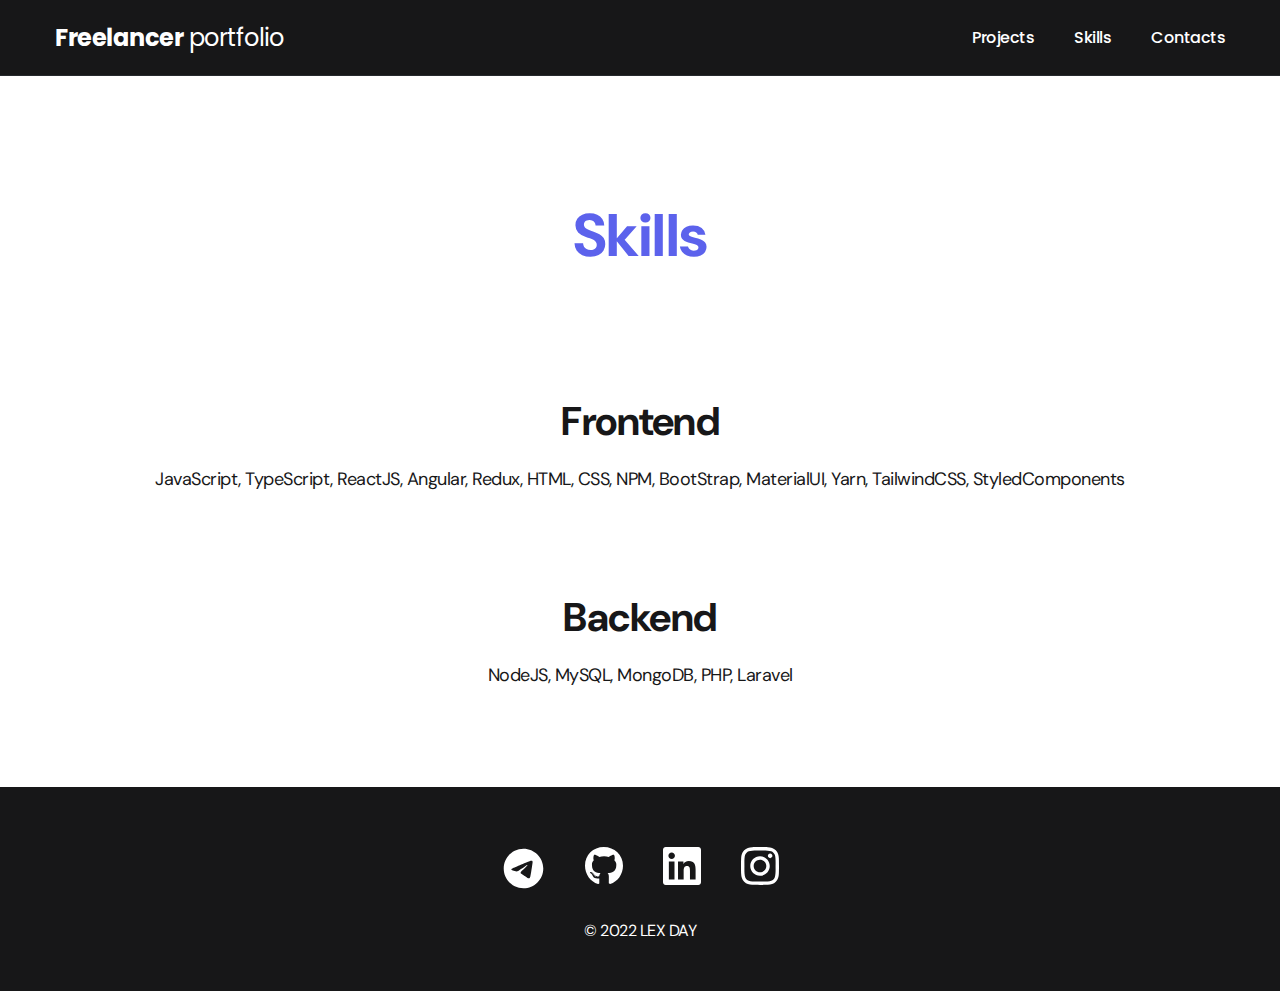
==== html/contacts.html @ 65fce1ae "Сайт портфолио без комментариев" ====
<!DOCTYPE html>
<html lang="en">
<head>
    <meta charset="UTF-8">
    <meta http-equiv="X-UA-Compatible" content="IE=edge">
    <meta name="viewport" content="width=device-width, initial-scale=1.0">
    <link rel="stylesheet" href="../css/style.css">
    <title>Skills</title>
</head>
<body>
    <nav class="nav">
        <div class="container">
            <div class="nav__row">

                <div class="nav__logo">
                    <a class="logo__text" href="./index.html"><span>Freelancer</span> portfolio</a>   
                </div>

                <div class="nav__items">
                    <a class="nav__item" href="../index.html#Projects">Projects</a>
                    <a class="nav__item" href="./skills.html">Skills</a>
                    <a class="nav__item" href="./contacts.html">Contacts </a>                               
                </div>

            </div>
        </div>
    </nav>

    <main class="skills">
        <div class="container">
            <div class="project__skills">
                <h1 class="skills__title">Skills</h1>

                <h2 class="type__skill">Frontend</h2>
                <p class="skills">JavaScript, TypeScript, ReactJS, Angular, Redux, HTML, CSS, NPM, BootStrap, MaterialUI, Yarn, TailwindCSS, StyledComponents</p>

                <h2 class="type__skill">Backend</h2>
                <p class="skills">NodeJS, MySQL, MongoDB, PHP, Laravel</p>
                
            </div>
        </div>
    </main>

    <footer class="footer">
        <div class="container">

            <div class="footer__social">
                <a href="https://t.me/lex_day_tg">
                    <img class="footer__icon" src="../img/icon/telegram.svg" alt="">
                </a>

                <a href="https://github.com/LEX-DAY">
                    <img class="footer__icon" src="../img/icon/git.svg" alt="">
                </a>

                <a href="https://www.linkedin.com/in/алексей-дятел-627518250/">
                    <img class="footer__icon" src="../img/icon/in.svg" alt="">
                </a>

                <a href="https://www.instagram.com/lex__day/">
                    <img class="footer__icon" src="../img/icon/inst.svg" alt="">
                </a>
            </div>

            <h3 class="footer__text">© 2022 LEX DAY</h3>
        </div>
    </footer>

</body>
</html>
---- css/style.css ----
@import "Reset.css";

@import url('https://fonts.googleapis.com/css2?family=DM+Sans:wght@400;500;700&family=Poppins:wght@400;500;700&display=swap');

/*
font-family: 'DM Sans', sans-serif;
font-family: 'Poppins', sans-serif;
*/

html, body {
    font-family: 'DM Sans', sans-serif;
    letter-spacing: -0.5px;
}

/*=======container=========*/

.container {
    margin: 0 auto;
    padding: 0 15px;
    max-width: 1200px;
}
/*===========/container===========*/

/*===========NAVIGATION==========*/

.nav {
    padding: 20px 0;
    border-bottom: 1px solid #26292D;
    background-color: #171718;
    color: #fff;
}


.nav__row {
    display: flex;
    justify-content: space-between;
    align-items: center;
    column-gap: 30px;
    row-gap: 20px;
    flex-wrap: wrap;
}

.nav__logo {
    
    font-family: 'Poppins';
    font-style: normal;
    font-weight: 400;
    font-size: 24px; 
      
}
.logo__text {
    color:#fff;
}
        

.nav__logo span {
    font-weight: 700;
}

.nav__items {
    display: flex;
    align-items: center;
    column-gap: 40px;
}

.nav__item {
    text-decoration: none;
    font-family: 'Poppins';
    font-style: normal;
    font-weight: 500;
    font-size: 16px;
    color: #fff;
    transition: 0.2 ease-in;
}

.nav__item:hover {
    border-bottom: 3px solid #5C62EC;
    
} 

.nav__item:active {
    position: relative;
    top: 1px;
}
/*===========\NAVIGATION============*/

/*============HEADER==============*/

.header {
    padding: 0 15px;
    min-height: 695px;

    display: flex;
    justify-content: center;
    align-items: center;
    text-align: center;
    background-color: #171718;
    background-image: url(../img/backgraund.png);
    background-repeat: no-repeat;
    background-size: auto;
    background-position: center;
}
.header__wrap {
    
    max-width: 660px;
}

.header__tittle {
    font-family: 'DM Sans';
    font-style: normal;
    font-weight: 700;
    font-size: 40px;
    text-align: center;
    color: #FAFAFA;
    margin-bottom: 20px;
}

.header__tittle strong {
    font-size: 60px;
}

.header__tittle span {
    color:#5C62EC;
}

.header__subtittle {
    font-family: 'DM Sans';
    font-style: normal;
    font-weight: 500;
    font-size: 18px;
    text-align: center;
    color: #FFFFFF;

    margin-bottom: 40px;
}


.header__btn {
    font-family: 'DM Sans';
    font-style: normal;
    font-weight: 500;
    font-size: 16px;
    line-height: 24px;
    letter-spacing: 0.15px;
    text-align: center;

    width: 160px;
    height: 48px;
    background: #5C62EC;
    border-radius: 5px;
    color:#fff;
    transition: 0.2s ease-in;
}

.header__btn:hover {
    background:rgb(92, 98, 236, 0.7);
}

.header__btn:active {
    position: relative;
    top: 1px;
}
/*===========/HEADER=============*/

/*=======SECTION========*/

.section__title {
    margin-top: 70px;
    margin-bottom: 60px;

    font-family: 'DM Sans';
    font-style: normal;
    font-weight: 700;
    font-size: 60px;
    line-height: 130%;

    text-align: center;
    letter-spacing: -0.5px;

    color: #5C62EC;
}

.section__items {
    display: flex;
    flex-wrap: wrap;
    justify-content: center;
}

.section__item {
    
    margin: 0px 10px;
    width: 370px;
    height: 349px;
    text-align: center;
    box-shadow: 0px 5px 35px rgba(0, 0, 0, 0.25);
    border-radius: 10px;
    margin-bottom: 20px;
    z-index: 1;
    transition: 0.2s ease-in;
}

.section__item:hover {
    transform: scale(1.07);
    z-index: 2;
    box-shadow: 0px 5px 35px rgba(0, 0, 0, 0.55);
}

.section__item__img {
    width: 370px;
    height: 278px;
    border-radius: 10px;
    z-index: 1;
}



.section__suptitle {
    margin-top: 15px;
    font-family: 'DM Sans';
    font-style: normal;
    font-weight: 700;
    font-size: 24px;
    line-height: 130%;    
    letter-spacing: -0.5px;
    
    color: #171718;
}
/*========/SECTION=========*/


/*========SKILLS=======*/

.project__skills {
    margin-top: 100px;
    margin-bottom: 60px;
    color: #171718;
    font-family: 'DM Sans';
    font-style: normal;
    text-align: center;
    letter-spacing: -0.5px;    
}

.skills__title {
    font-weight: 700;
    font-size: 60px;
    color: #5C62EC;
    margin: 120px;
}

.type__skill { 
    font-weight: 700;
    font-size: 40px;
    margin-bottom: 20px;
}

.skills {
    font-weight: 400;
    font-size: 18px; 
    margin-bottom: 100px; 
}

/*========/SKILLS=========*/


/*=======FOOTER========*/
.footer {
    background-color: #171718;
    margin-top: 70px;
}

.footer__social {
    display: flex;
    flex-wrap: wrap;
    justify-content: center;
    text-align: center;
    
}

.footer__icon {
    margin: 60px 20px 30px 20px;
    transition: 0.2s ease-in;
}

.footer__icon:hover {
    transform: scale(1.07);
}

.footer__text {
    padding-bottom: 50px;
    font-family: 'DM Sans';
    font-style: normal;
    font-weight: 400;
    font-size: 16px;
    text-align: center;
    letter-spacing: -0.5px;

    color: #FFFFFF;
}
/*========/FOOTER*=======/
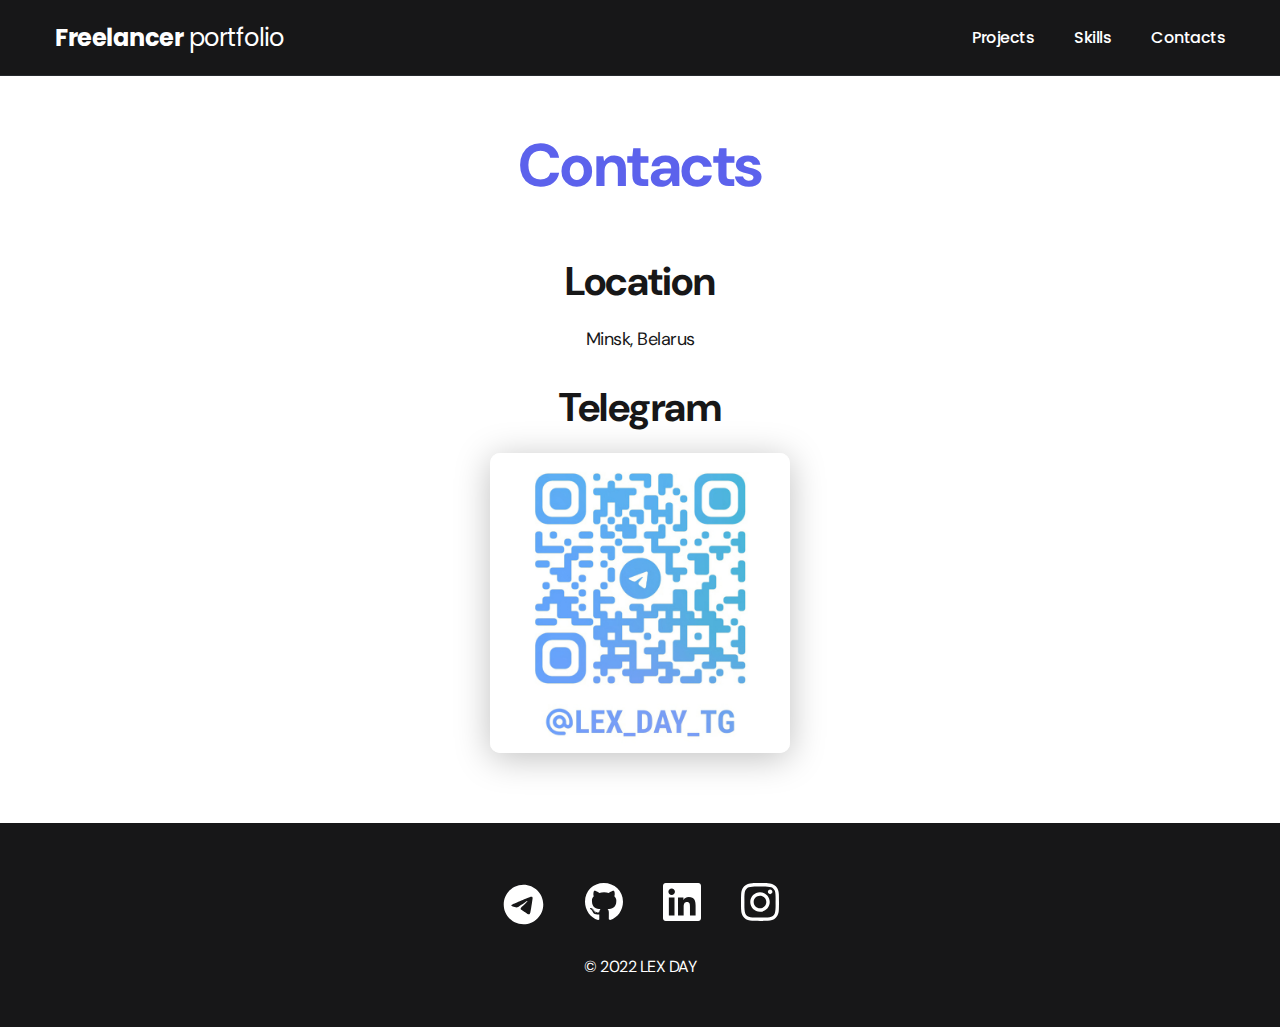
==== commit caa29f22: "add style for page Contacts & change sstyle skills" ====
--- a/html/contacts.html
+++ b/html/contacts.html
@@ -26,16 +26,16 @@
         </div>
     </nav>
 
-    <main class="skills">
+    <main class="contacts">
         <div class="container">
-            <div class="project__skills">
-                <h1 class="skills__title">Skills</h1>
+            <div class="project__contacts">
+                <h1 class="contacts__title">Contacts</h1>
 
-                <h2 class="type__skill">Frontend</h2>
-                <p class="skills">JavaScript, TypeScript, ReactJS, Angular, Redux, HTML, CSS, NPM, BootStrap, MaterialUI, Yarn, TailwindCSS, StyledComponents</p>
+                <h2 class="type__contacts">Location</h2>
+                <p class="contacts__location">Minsk, Belarus</p>
 
-                <h2 class="type__skill">Backend</h2>
-                <p class="skills">NodeJS, MySQL, MongoDB, PHP, Laravel</p>
+                <h2 class="type__contacts">Telegram</h2>
+                <img class="contact__telegram" src="../img/icon/telegram.jpg">
                 
             </div>
         </div>
--- a/css/style.css
+++ b/css/style.css
@@ -231,8 +231,6 @@
 /*========SKILLS=======*/
 
 .project__skills {
-    margin-top: 100px;
-    margin-bottom: 60px;
     color: #171718;
     font-family: 'DM Sans';
     font-style: normal;
@@ -244,7 +242,7 @@
     font-weight: 700;
     font-size: 60px;
     color: #5C62EC;
-    margin: 120px;
+    margin: 100px;
 }
 
 .type__skill { 
@@ -256,10 +254,58 @@
 .skills {
     font-weight: 400;
     font-size: 18px; 
-    margin-bottom: 100px; 
+    margin-bottom: 70px; 
 }
 
 /*========/SKILLS=========*/
+
+
+/*========CONTACT=======*/
+
+.contacts {
+    display: flex;
+    flex-wrap: wrap;
+    
+    justify-content: center;
+}
+
+.project__contacts{
+    
+    color: #171718;
+    font-family: 'DM Sans';
+    font-style: normal;
+    text-align: center;
+    letter-spacing: -0.5px;    
+}
+
+.contacts__title {
+    font-weight: 700;
+    font-size: 60px;
+    color: #5C62EC;
+    margin: 50px;
+}
+
+.type__contacts { 
+    font-weight: 700;
+    font-size: 40px;
+    margin-bottom: 20px;
+}
+
+.contacts__location {
+    font-weight: 400;
+    font-size: 18px; 
+    margin-bottom: 30px; 
+}
+
+.contact__telegram {
+    width: 300px;
+    height: 300px;
+    border-radius: 10px;
+    max-width: 100%;
+    box-shadow: 0px 5px 35px rgba(0, 0, 0, 0.25);
+}
+
+/*========/CONTACT=========*/
 
 
 /*=======FOOTER========*/
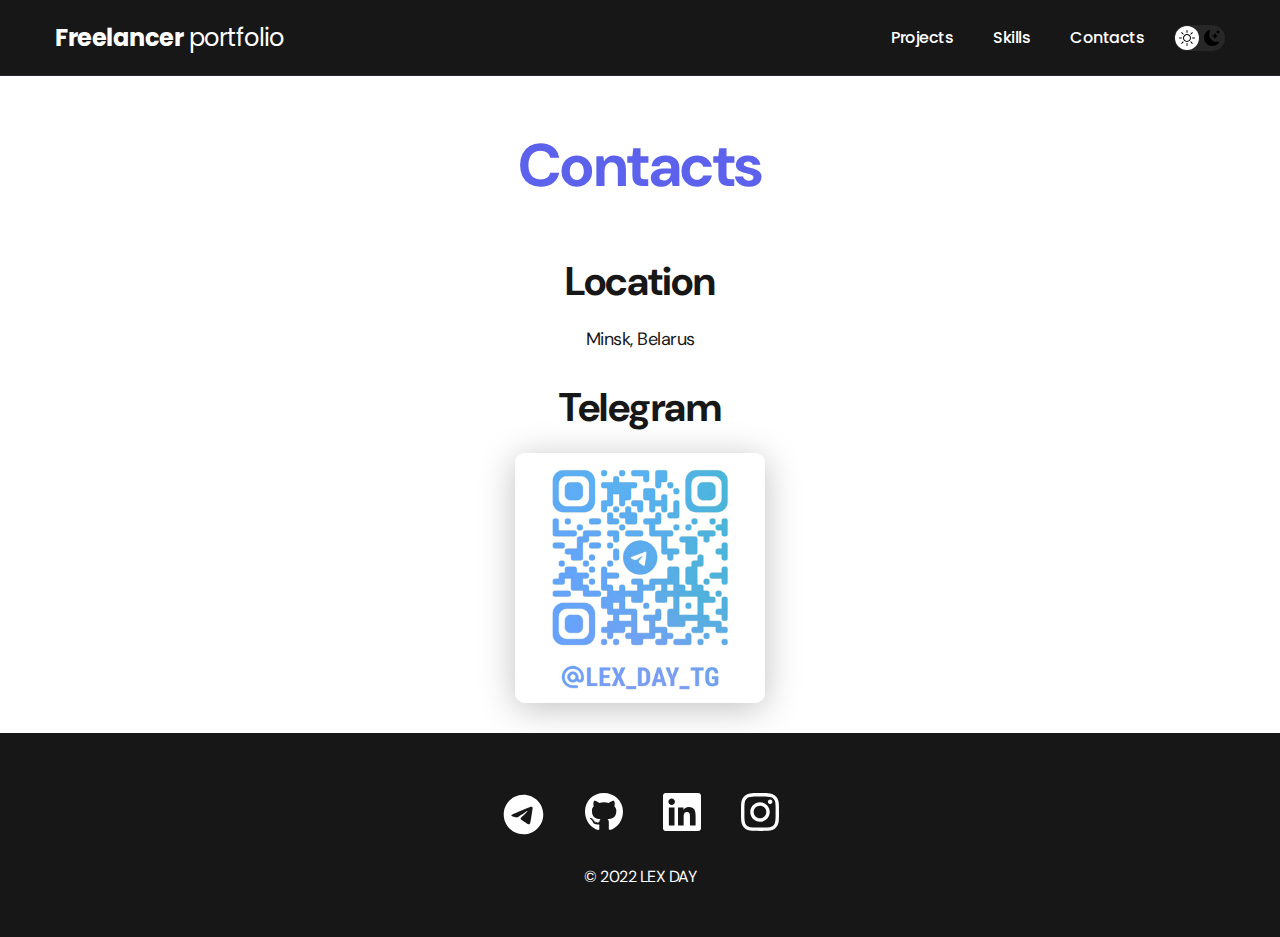
==== commit b1d733b3: "add button dark mode and adaptive for mobile display" ====
--- a/html/contacts.html
+++ b/html/contacts.html
@@ -13,8 +13,12 @@
             <div class="nav__row">
 
                 <div class="nav__logo">
-                    <a class="logo__text" href="./index.html"><span>Freelancer</span> portfolio</a>   
+                    <a class="logo__text" href="../index.html"><span>Freelancer</span> portfolio</a>   
                 </div>
+                <button class="dark__mode_btn">
+                    <img src="../img/icon/sun.svg" alt="Light mode" class="dark__mode_btn_icon">     
+                    <img src="../img/icon/Moon.svg" alt="Dark mode" class="dark__mode_btn_icon">     
+                </button>
 
                 <div class="nav__items">
                     <a class="nav__item" href="../index.html#Projects">Projects</a>
@@ -65,6 +69,6 @@
             <h3 class="footer__text">© 2022 LEX DAY</h3>
         </div>
     </footer>
-
+    <script src="../js/main.js"></script>
 </body>
 </html>--- a/css/style.css
+++ b/css/style.css
@@ -10,6 +10,9 @@
 html, body {
     font-family: 'DM Sans', sans-serif;
     letter-spacing: -0.5px;
+    height: 100%;
+    display: flex;
+    flex-direction: column;
 }
 
 /*=======container=========*/
@@ -33,7 +36,7 @@
 
 .nav__row {
     display: flex;
-    justify-content: space-between;
+    justify-content: flex-end;
     align-items: center;
     column-gap: 30px;
     row-gap: 20px;
@@ -41,7 +44,8 @@
 }
 
 .nav__logo {
-    
+    margin-right: auto;
+
     font-family: 'Poppins';
     font-style: normal;
     font-weight: 400;
@@ -82,6 +86,44 @@
     position: relative;
     top: 1px;
 }
+
+.dark__mode_btn {
+    order: 1;
+    position: relative;
+    display: flex;
+    justify-content: space-between;
+    width: 51px;
+    height: 26px;
+    padding: 5px;
+
+    background-color: #272727;
+    border-radius: 50px;
+}
+
+.dark__mode_btn::before {
+    position: absolute;
+    top: 1px;
+    left: 1px;
+    content: "";
+    display: block;
+    width: 24px;
+    height: 24px;
+    border-radius: 100%;
+    background-color: #fff;
+
+    transition: left 0.2s ease-in;
+}
+
+.dark__mode_btn--active::before {
+    left: 26px;
+}
+
+.dark__mode_btn_icon {
+    position: relative;
+    z-index: 9;
+}
+
+
 /*===========\NAVIGATION============*/
 
 /*============HEADER==============*/
@@ -164,6 +206,10 @@
 
 /*=======SECTION========*/
 
+.section {
+    margin-bottom: 30px;
+}
+
 .section__title {
     margin-top: 70px;
     margin-bottom: 60px;
@@ -298,11 +344,12 @@
 }
 
 .contact__telegram {
-    width: 300px;
-    height: 300px;
+    width: 250px;
+    height: 250px;
     border-radius: 10px;
     max-width: 100%;
     box-shadow: 0px 5px 35px rgba(0, 0, 0, 0.25);
+    margin-bottom: 30px;
 }
 
 /*========/CONTACT=========*/
@@ -311,7 +358,7 @@
 /*=======FOOTER========*/
 .footer {
     background-color: #171718;
-    margin-top: 70px;
+    margin-top: auto;
 }
 
 .footer__social {
@@ -342,6 +389,16 @@
 
     color: #FFFFFF;
 }
-/*========/FOOTER*=======/
-
-
+/*========/FOOTER*=======*/
+
+
+@media (max-width: 632px) {
+    
+    .nav__row {
+        justify-content: space-between;
+    }
+    .dark__mode_btn {
+        order: 0;
+    }
+
+}
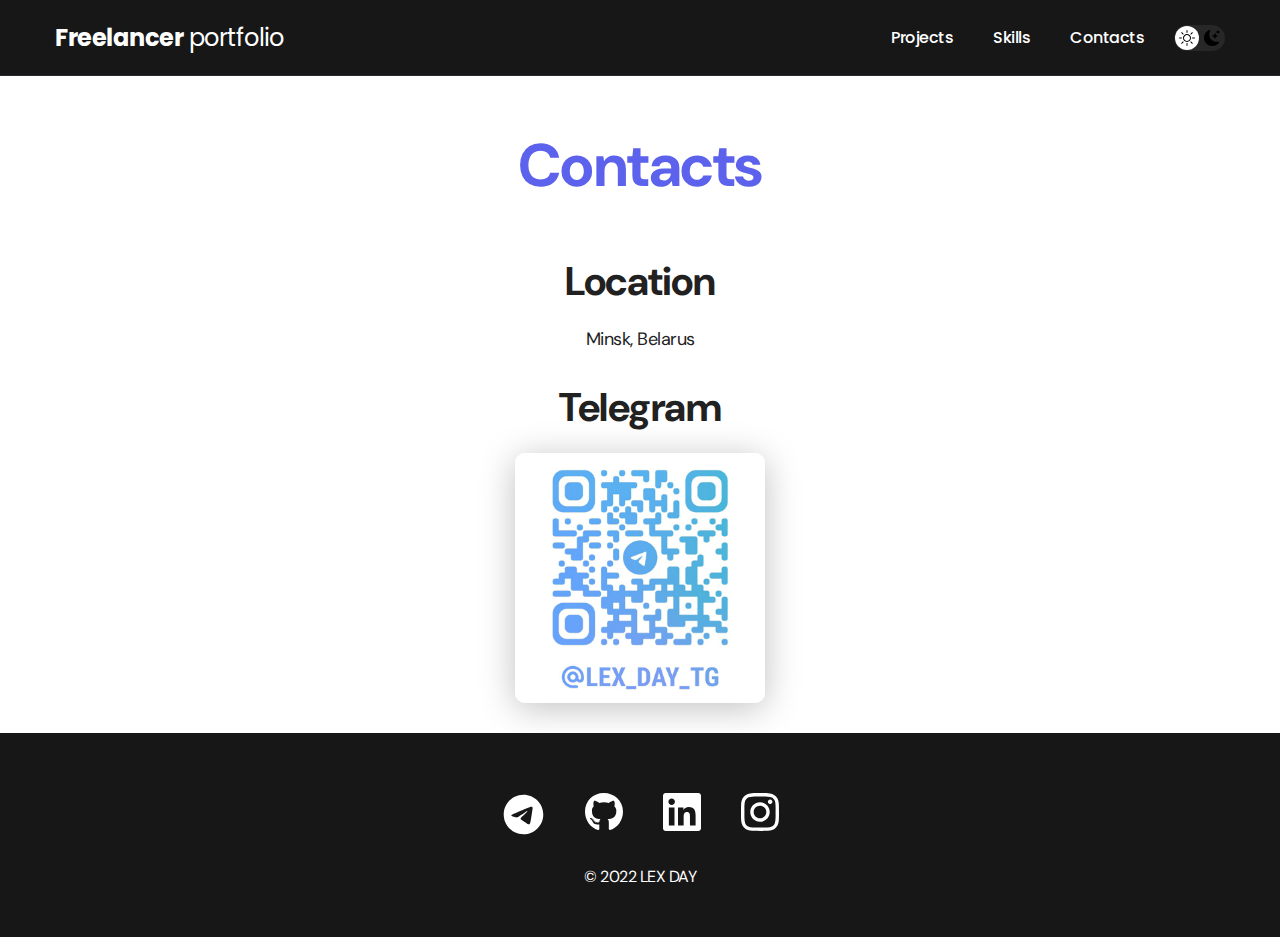
==== commit e736c317: "add link for telegram img  page contacts.html" ====
--- a/html/contacts.html
+++ b/html/contacts.html
@@ -39,7 +39,7 @@
                 <p class="contacts__location">Minsk, Belarus</p>
 
                 <h2 class="type__contacts">Telegram</h2>
-                <img class="contact__telegram" src="../img/icon/telegram.jpg">
+              <a href="https://t.me/lex_day_tg"><img class="contact__telegram" src="../img/icon/telegram.jpg"></a>
                 
             </div>
         </div>
--- a/css/style.css
+++ b/css/style.css
@@ -6,13 +6,38 @@
 font-family: 'DM Sans', sans-serif;
 font-family: 'Poppins', sans-serif;
 */
+:root {
+    --black: #212122;
+    --black-B: #0c0c0c7e;
+    --white: #fff;
+    --fiolet: #5C62EC;
+    --page-bg: var(--white);
+    --text-color: var(--black);
+    --page-blck: var(--white);
+    --text-title: var(--fiolet);
+}
+
+
+/*=====DARK =====*/
+.dark {
+    --page-bg: var(--black);
+    --text-color: var(--white);
+    --page-blck: var(--black-B);
+    --text-title: var(--white);
+}
+
+/*=====/DARK =====*/
 
 html, body {
+    display: flex;
+    flex-direction: column;
+    height: 100%;
+
     font-family: 'DM Sans', sans-serif;
     letter-spacing: -0.5px;
-    height: 100%;
-    display: flex;
-    flex-direction: column;
+
+    background-color: var(--page-bg);
+    color: var(--text-color)
 }
 
 /*=======container=========*/
@@ -207,7 +232,8 @@
 /*=======SECTION========*/
 
 .section {
-    margin-bottom: 30px;
+    background-color: var(--page-bg);
+    color: var(--text-color)
 }
 
 .section__title {
@@ -223,17 +249,18 @@
     text-align: center;
     letter-spacing: -0.5px;
 
-    color: #5C62EC;
+    color: var(--text-title);
 }
 
 .section__items {
     display: flex;
     flex-wrap: wrap;
     justify-content: center;
+    
 }
 
 .section__item {
-    
+    background-color: var(--page-blck);
     margin: 0px 10px;
     width: 370px;
     height: 349px;
@@ -269,7 +296,7 @@
     line-height: 130%;    
     letter-spacing: -0.5px;
     
-    color: #171718;
+    color: var(--text-color)
 }
 /*========/SECTION=========*/
 
@@ -277,7 +304,8 @@
 /*========SKILLS=======*/
 
 .project__skills {
-    color: #171718;
+    background-color: var(--page-bg);
+    color: var(--text-color);
     font-family: 'DM Sans';
     font-style: normal;
     text-align: center;
@@ -316,8 +344,8 @@
 }
 
 .project__contacts{
-    
-    color: #171718;
+    background-color: var(--page-bg);
+    color: var(--text-color);
     font-family: 'DM Sans';
     font-style: normal;
     text-align: center;
@@ -359,6 +387,7 @@
 .footer {
     background-color: #171718;
     margin-top: auto;
+    padding-top: auto;
 }
 
 .footer__social {
